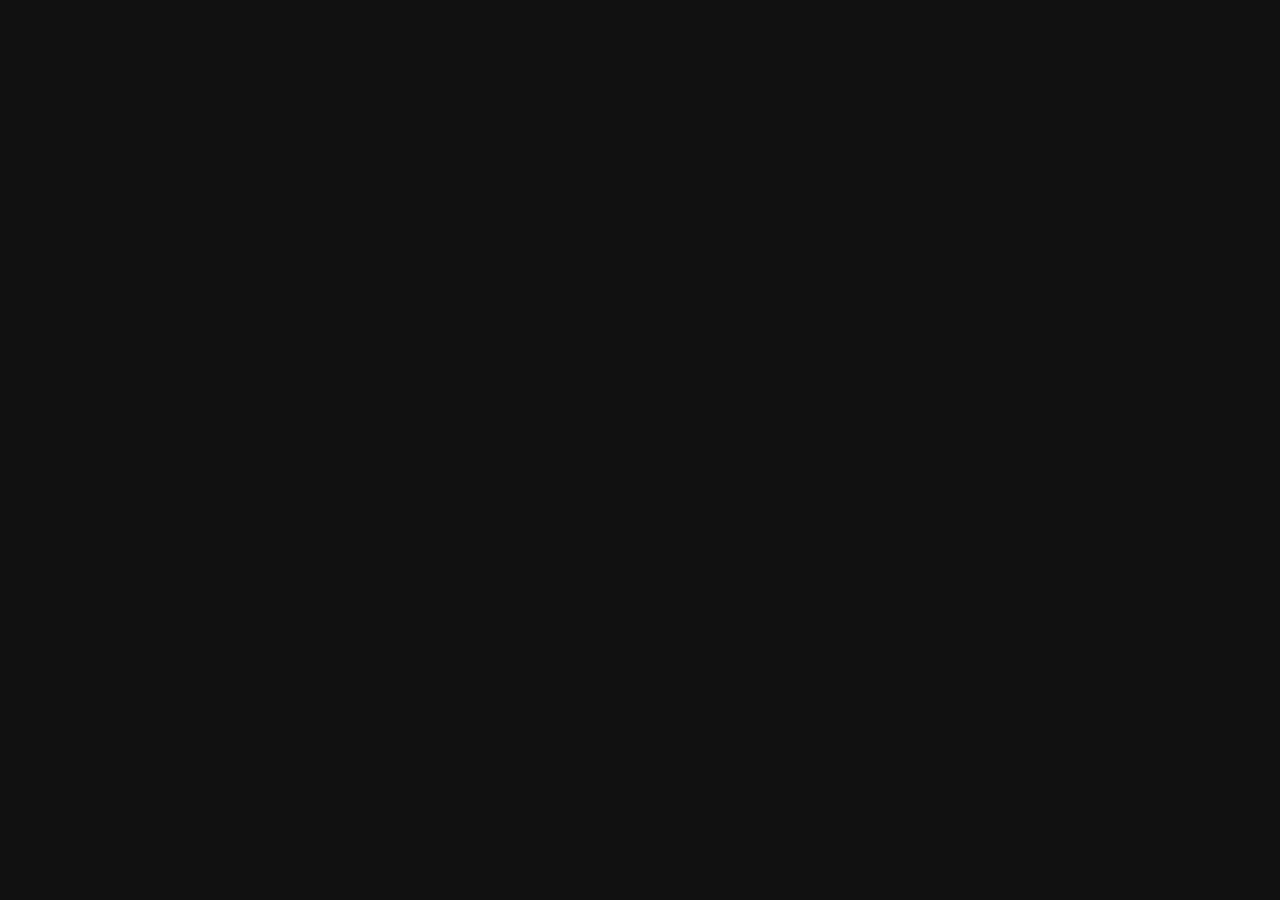
==== index.html @ aa32fd3e "Start Home Screen Added top bar and home page layout." ====
<!DOCTYPE html>
<html lang="en">
    <head>
        <meta charset="UTF-8">
        <meta name="viewport" content="width=device-width, initial-scale=1.0">
        <title>Night Gym Academy</title>
        <link rel="stylesheet" href="css/home.css">
    </head>
    <body>
        <header class="navbar"></header>
        <section class="top-bar">
            <div class="logo"></div>
            <div class="language"></div>
        </section>
        <main class="home"></main>
        <footer class="bottom-nav"></footer>
        <script src="js/home.js"></script>
    </body>
</html>
---- css/home.css ----
*{
    margin:0;
    padding:0;
    box-sizing:border-box;
}

body{
    background:#111;
    color:white;
    font-family:Arial,sans-serif;
}

.home{
    padding:20px;
}
top-bar{
    display:flex;
    justify-content:space-between;
    align-items:center;
    padding:25px 20px;
}
.logo{
    width:45px;
    height:45px;
}
.language{
    width:45px;
    height:45px;
}
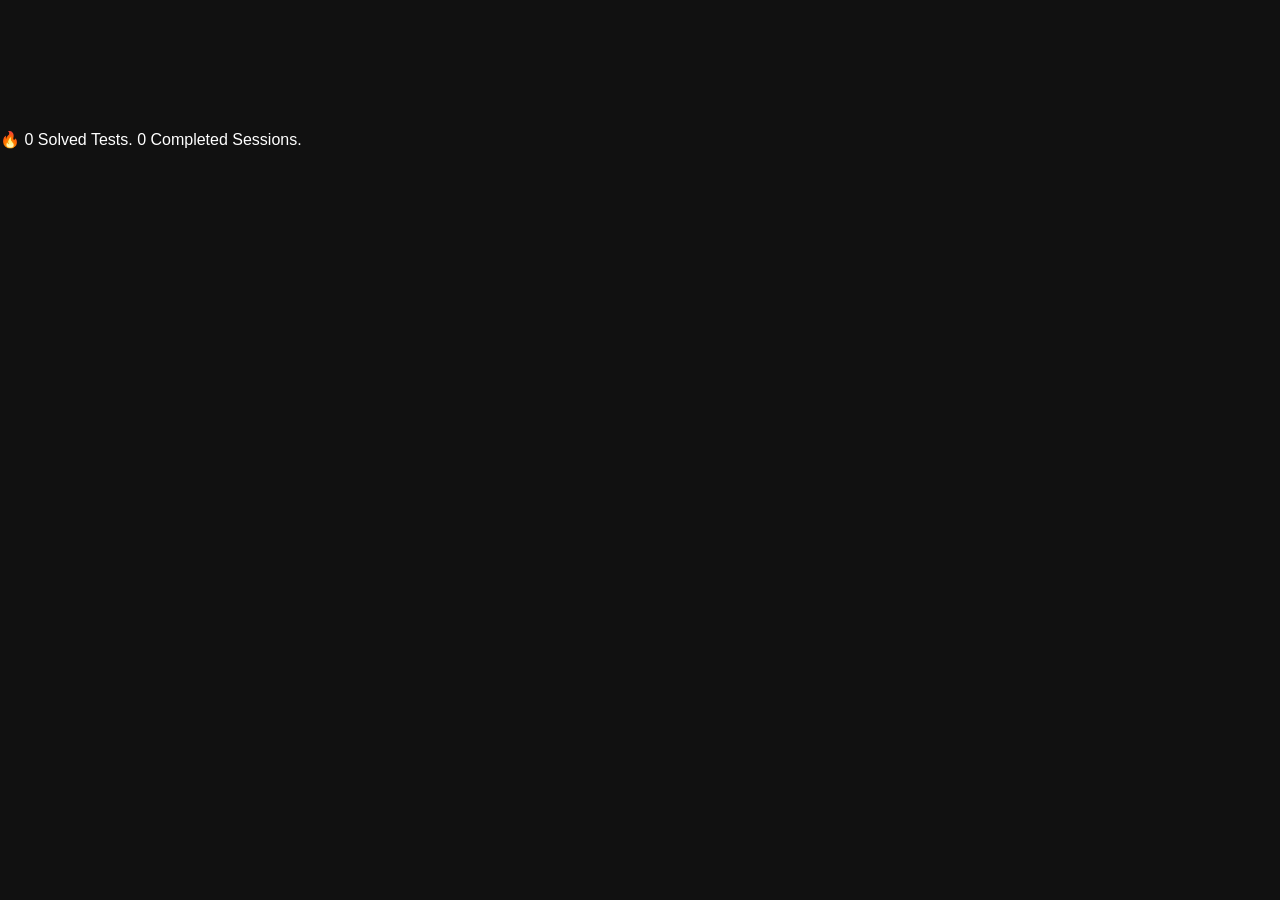
==== commit 9f2a4d09: "1.0.0" ====
--- a/index.html
+++ b/index.html
@@ -8,12 +8,31 @@
     </head>
     <body>
         <header class="navbar"></header>
-        <section class="top-bar">
-            <div class="logo"></div>
-            <div class="language"></div>
-        </section>
+            <section class="top-bar">
+                <div class="logo"></div>
+                <div class="language"></div>
+            </section>
         <main class="home"></main>
+            <section class="stats">
+                <span class="fire">🔥</span>
+                <span class="stats-text"></span>
+                    <span id="solved-tests">0</span> Solved Tests.
+                    <span id="completed-sessions">0</span> Completed Sessions.
+                </span>
+            </section>
+            <section class="hero-card">
+
+
+
+
+
+            </section>
+
         <footer class="bottom-nav"></footer>
         <script src="js/home.js"></script>
     </body>
-</html>+</html>
+
+
+
+
--- a/css/home.css
+++ b/css/home.css
@@ -17,7 +17,9 @@
     display:flex;
     justify-content:space-between;
     align-items:center;
-    padding:25px 20px;
+    height:90px;
+    padding:20px;
+    background:#1c1c1c;
 }
 .logo{
     width:45px;
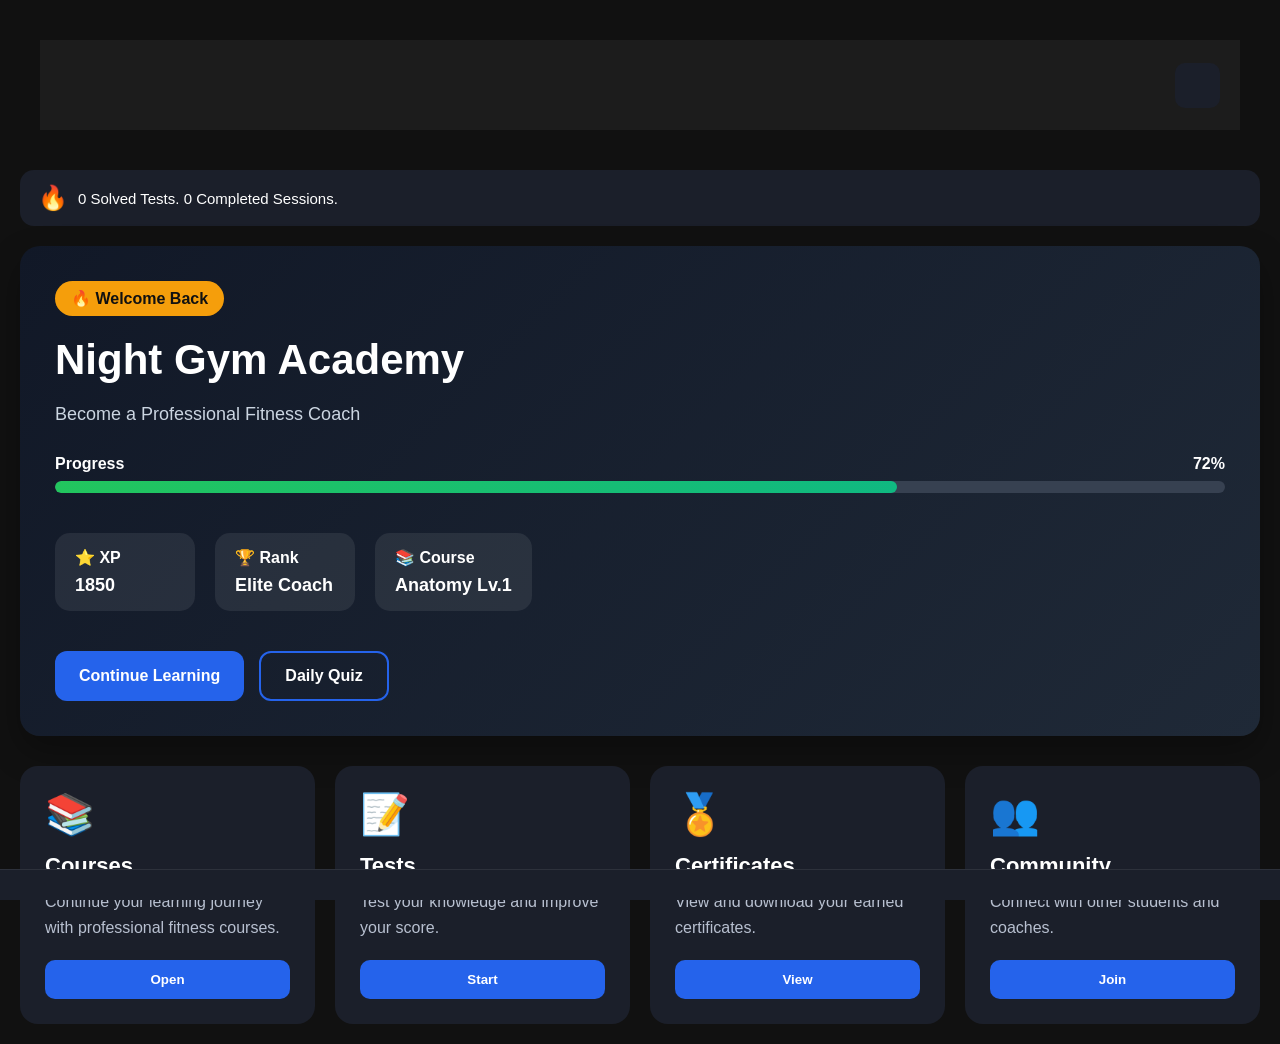
==== commit e93a4ec8: "Feature Card" ====
--- a/index.html
+++ b/index.html
@@ -7,27 +7,85 @@
         <link rel="stylesheet" href="css/home.css">
     </head>
     <body>
-        <header class="navbar"></header>
-            <section class="top-bar">
-                <div class="logo"></div>
-                <div class="language"></div>
-            </section>
-        <main class="home"></main>
+        <main class="home">
+            <header class="navbar">
+                <section class="top-bar">
+                    <div class="logo"></div>
+                    <div class="language"></div>
+                </section>
+            </header>
+        
             <section class="stats">
                 <span class="fire">🔥</span>
-                <span class="stats-text"></span>
+                <span class="stats-text">
                     <span id="solved-tests">0</span> Solved Tests.
                     <span id="completed-sessions">0</span> Completed Sessions.
                 </span>
             </section>
             <section class="hero-card">
+                <div class="hero-content">
+                    <span class="hero-badge">
+                        🔥  Welcome Back
+                    </span>
+                    <h1>Night Gym Academy</h1>
+                    <p>Become a Professional Fitness Coach</p>
+                    <div class="progress-box">
+                        <div class="progress-text">
+                            <span>Progress</span>
+                            <span>72%</span>
+                        </div>
+                        <div class="progress-bar">
+                            <div class="progress-fill" style="width: 72%;"></div>
+                        </div>
+                    </div>
+                    <div class="hero-stats">
+                        <div class="stat">
+                            <h3>⭐ XP</h3>
+                            <span>1850</span>
+                        </div>
+                        <div class="stat">
+                            <h3>🏆 Rank</h3>
+                            <span>Elite Coach</span>
+                        </div>
+                        <div class="stat">
+                            <h3>📚 Course</h3>
+                            <span>Anatomy Lv.1</span>
+                        </div>
+                    </div>
+                        <div class="hero-buttons">
+                            <button class="primary-btn">Continue Learning</button>
+                            <button class="secondary-btn">Daily Quiz</button>
+                        </div>
+                </div>
+            </section>
+            <section class="grid">
+                <div class="feature-card">
+                    <div class="feature-icon">📚</div>
+                    <h3>Courses</h3>
+                    <p>Continue your learning journey with professional fitness courses.</p>
+                    <button>Open</button>
+                </div>
+                <div class="feature-card">
+                    <div class="feature-icon">📝</div>
+                    <h3>Tests</h3>
+                    <p>Test your knowledge and improve your score.</p>
+                    <button>Start</button>
+                </div>
+                <div class="feature-card">
+                    <div class="feature-icon">🏅</div>
+                    <h3>Certificates</h3>
+                    <p>View and download your earned certificates.</p>
+                    <button>View</button>
+                </div>
+                <div class="feature-card">
+                    <div class="feature-icon">👥</div>
+                    <h3>Community</h3>
+                    <p>Connect with other students and coaches.</p>
+                    <button>Join</button>
 
-
-
-
-
+                </div>
             </section>
-
+        </main>
         <footer class="bottom-nav"></footer>
         <script src="js/home.js"></script>
     </body>
--- a/css/home.css
+++ b/css/home.css
@@ -13,7 +13,7 @@
 .home{
     padding:20px;
 }
-top-bar{
+.top-bar{
     display:flex;
     justify-content:space-between;
     align-items:center;
@@ -24,8 +24,228 @@
 .logo{
     width:45px;
     height:45px;
+    font-size: 24px;
+    font-weight: bold;
 }
 .language{
     width:45px;
     height:45px;
+    padding:8px 14px;
+    background:#1b1f2a;
+    border-radius:10px;
+    cursor:pointer;
+}
+.hero-card{
+    background:linear-gradient(135deg, #111827, #1f2937);
+    border-radius:20px;
+    padding:35px;
+    color:#fff;
+    margin-bottom:30px;
+    box-shadow:0 15px 35px rgba(0,0,0,0.3);
+}  
+.hero-content{
+    display:flex;
+    flex-direction:column;
+    gap:20px;
+}
+.hero-badge{
+    width:fit-content;
+    background:#f59e0b;
+    color:#111;
+    padding:8px 16px;
+    border-radius:50px;
+    font-weight:600;
+}
+.hero-card h1{
+    font-size:42px;
+    font-weight:700;
+}
+.hero-card p{
+    font-size:18px;
+    color:#cbd5e1;
+}
+.progress-box{
+    margin:10px 0;
+}
+
+.progress-text{
+    display:flex;
+    justify-content:space-between;
+    margin-bottom:8px;
+    font-weight:600;
+}
+
+.progress-bar{
+    width:100%;
+    height:12px;
+    background:#374151;
+    border-radius:50px;
+    overflow:hidden;
+}
+
+.progress-fill{
+    height:100%;
+    background:linear-gradient(90deg,#22c55e,#10b981);
+    border-radius:50px;
+}
+.hero-stats{
+    display:flex;
+    gap:20px;
+    flex-wrap:wrap;
+    margin-top:10px;
+}
+
+.stat{
+    background:rgba(255,255,255,.08);
+    padding:15px 20px;
+    border-radius:15px;
+    min-width:140px;
+}
+
+.stat h3{
+    font-size:16px;
+    margin-bottom:8px;
+}
+
+.stat span{
+    font-size:18px;
+    font-weight:700;
+}
+.hero-buttons{
+    display:flex;
+    gap:15px;
+    margin-top:20px;
+    flex-wrap:wrap;
+}
+
+.primary-btn,
+.secondary-btn{
+    padding:14px 24px;
+    border:none;
+    border-radius:12px;
+    font-size:16px;
+    font-weight:600;
+    cursor:pointer;
+    transition:.3s;
+}
+.primary-btn{
+    background:#2563eb;
+    color:#fff;
+}
+
+.primary-btn:hover{
+    background:#1d4ed8;
+    transform:translateY(-3px);
+}
+.secondary-btn{
+    background:transparent;
+    border:2px solid #2563eb;
+    color:#fff;
+}
+
+.secondary-btn:hover{
+    background:#2563eb;
+    transform:translateY(-3px);
+}
+.navbar{
+    padding:20px;
+}
+.grid{
+    display:grid;
+    grid-template-columns:repeat(auto-fit,minmax(250px,1fr));
+    gap:20px;
+    margin-top:30px;
+}
+
+.feature-card{
+    background:#1b1f2a;
+    border-radius:18px;
+    padding:25px;
+    transition:.3s;
+}
+
+.feature-card:hover{
+    transform:translateY(-6px);
+    box-shadow:0 12px 25px rgba(0,0,0,.3);
+}
+
+.feature-icon{
+    font-size:40px;
+    margin-bottom:15px;
+}
+
+.feature-card h3{
+    margin-bottom:10px;
+    font-size:22px;
+}
+
+.feature-card p{
+    color:#b8c0d0;
+    line-height:1.6;
+    margin-bottom:20px;
+}
+
+.feature-card button{
+    width:100%;
+    padding:12px;
+    border:none;
+    border-radius:10px;
+    background:#2563eb;
+    color:#fff;
+    font-weight:600;
+    cursor:pointer;
+    transition:.3s;
+}
+
+.feature-card button:hover{
+    background:#1d4ed8;
+}
+.stats{
+    margin:20px 0;
+    padding:14px 18px;
+    background:#1b1f2a;
+    border-radius:14px;
+
+    display:flex;
+    align-items:center;
+    gap:10px;
+}
+
+.fire{
+    font-size:24px;
+}
+
+.stats-text{
+    font-size:15px;
+}
+.bottom-nav{
+    position:fixed;
+    bottom:0;
+    left:0;
+    width:100%;
+    background:#1b1f2a;
+    display:flex;
+    justify-content:space-around;
+    align-items:center;
+    padding:15px 0;
+    border-top:1px solid rgba(255,255,255,.08);
+}
+
+.nav-item{
+    display:flex;
+    flex-direction:column;
+    align-items:center;
+    gap:5px;
+    color:#b8c0d0;
+    cursor:pointer;
+    transition:.3s;
+}
+
+.nav-item:hover,
+.nav-item.active{
+    color:#2563eb;
+}
+
+.nav-item span{
+    font-size:13px;
 }
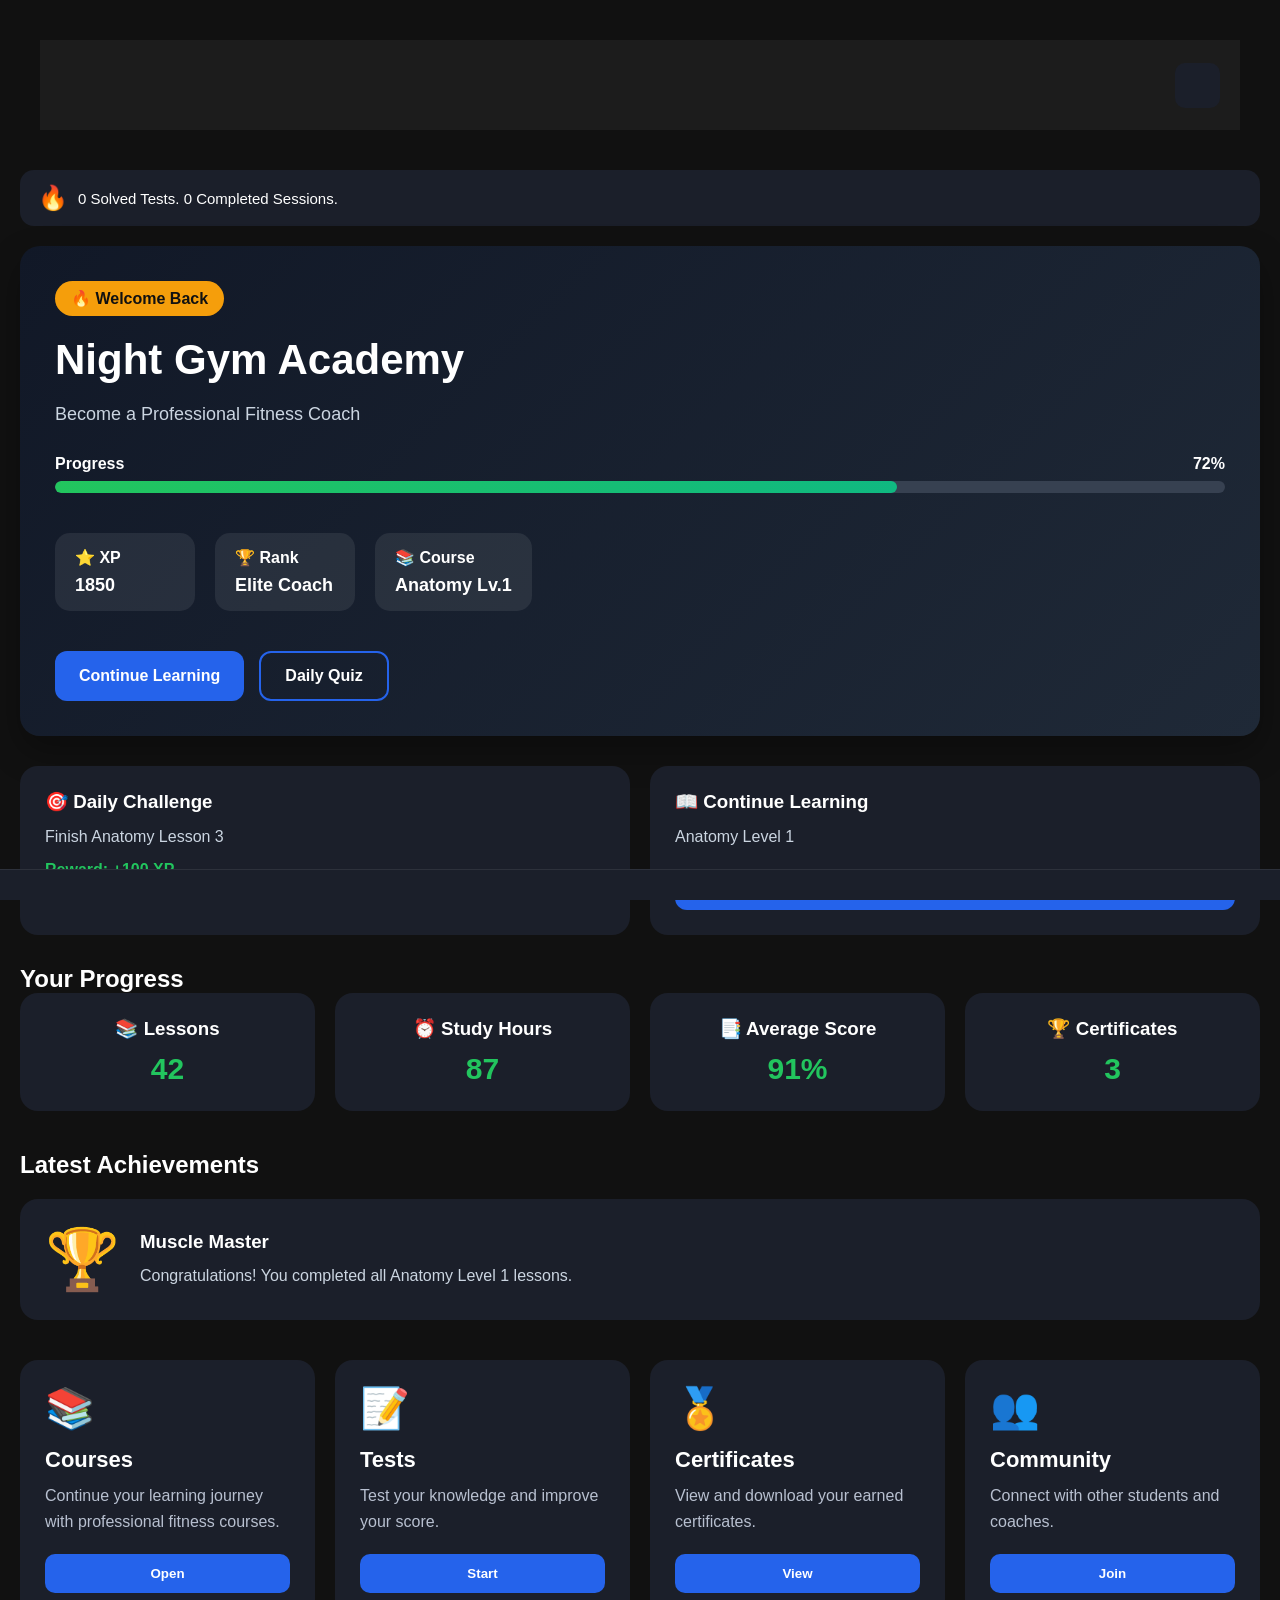
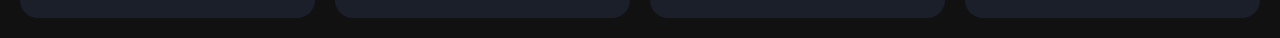
==== commit 0145b4eb: "main v1.1" ====
--- a/index.html
+++ b/index.html
@@ -58,26 +58,71 @@
                         </div>
                 </div>
             </section>
+            <section class="dashboard-grid">
+                <div class="dashboard-card challenge-card">
+                    <h3>🎯 Daily Challenge</h3>
+                    <p>Finish Anatomy Lesson 3</p>
+                    <span>Reward: +100 XP</span>
+                </div>
+                <div class="dashboard-card learning-card">
+                    <h3>📖 Continue Learning</h3>
+                    <p>Anatomy Level 1</p>
+                    <button>Resume</button>
+                </div>
+            </section>
+            <section class="Progress-overview">
+                <h2>Your Progress</h2>
+                <div class="progress-cards">
+                    <div class="progress-card">
+                        <h3>📚 Lessons</h3>
+                        <span>42</span>
+                    </div>
+                    <div class="progress-card">
+                        <h3>⏰ Study Hours</h3>
+                        <span>87</span>
+                    </div>
+                    <div class="progress-card">
+                        <h3>📑 Average Score</h3>
+                        <span>91%</span>
+                    </div>
+                    <div class="progress-card">
+                        <h3>🏆 Certificates</h3>
+                        <span>3</span>
+                    </div>
+                </div>
+            </section>
+            <section class="achievement-section">
+                <h2>Latest Achievements</h2>
+                <div class="achievement-cards">
+                    <div class="achievement-card">
+                        <div class="achievement-icon">🏆</div>
+                        <div class="achievement-info">
+                            <h3>Muscle Master</h3>
+                            <p>Congratulations! You completed all Anatomy Level 1 lessons.</p>
+                    </div>
+                    
+                </div>
+            </section>
             <section class="grid">
-                <div class="feature-card">
+                <div class="feature-card" onclick="goToPage('courses')">
                     <div class="feature-icon">📚</div>
                     <h3>Courses</h3>
                     <p>Continue your learning journey with professional fitness courses.</p>
                     <button>Open</button>
                 </div>
-                <div class="feature-card">
+                <div class="feature-card" onclick="goToPage('quiz')">
                     <div class="feature-icon">📝</div>
                     <h3>Tests</h3>
                     <p>Test your knowledge and improve your score.</p>
                     <button>Start</button>
                 </div>
-                <div class="feature-card">
+                <div class="feature-card" onclick="goToPage('certificates')">
                     <div class="feature-icon">🏅</div>
                     <h3>Certificates</h3>
                     <p>View and download your earned certificates.</p>
                     <button>View</button>
                 </div>
-                <div class="feature-card">
+                <div class="feature-card" onclick="goToPage('community')">
                     <div class="feature-icon">👥</div>
                     <h3>Community</h3>
                     <p>Connect with other students and coaches.</p>
--- a/css/home.css
+++ b/css/home.css
@@ -248,4 +248,118 @@
 
 .nav-item span{
     font-size:13px;
+}
+.dashboard-grid{
+    display:grid;
+    grid-template-columns:repeat(auto-fit,minmax(300px,1fr));
+    gap:20px;
+    margin:30px 0;
+}
+
+.dashboard-card{
+    background:#1b1f2a;
+    border-radius:18px;
+    padding:25px;
+    transition:.3s;
+}
+
+.dashboard-card:hover{
+    transform:translateY(-5px);
+}
+
+.dashboard-card h3{
+    margin-bottom:15px;
+}
+
+.dashboard-card p{
+    color:#cbd5e1;
+    margin-bottom:15px;
+}
+
+.dashboard-card span{
+    color:#22c55e;
+    font-weight:bold;
+}
+
+.learning-card button{
+    margin-top:10px;
+    width:100%;
+    padding:12px;
+    border:none;
+    border-radius:12px;
+    background:#2563eb;
+    color:white;
+    cursor:pointer;
+}
+.progress-overview{
+    margin:40px 0;
+}
+
+.progress-overview h2{
+    margin-bottom:20px;
+    font-size:28px;
+}
+
+.progress-cards{
+    display:grid;
+    grid-template-columns:repeat(auto-fit,minmax(180px,1fr));
+    gap:20px;
+}
+
+.progress-card{
+    background:#1b1f2a;
+    padding:25px;
+    border-radius:18px;
+    text-align:center;
+    transition:.3s;
+}
+
+.progress-card:hover{
+    transform:translateY(-5px);
+}
+
+.progress-card h3{
+    margin-bottom:12px;
+}
+
+.progress-card span{
+    font-size:30px;
+    font-weight:bold;
+    color:#22c55e;
+}
+.achievement-section{
+    margin:40px 0;
+}
+
+.achievement-section h2{
+    margin-bottom:20px;
+}
+
+.achievement-card{
+    display:flex;
+    align-items:center;
+    gap:20px;
+
+    background:#1b1f2a;
+    padding:25px;
+    border-radius:18px;
+
+    transition:.3s;
+}
+
+.achievement-card:hover{
+    transform:translateY(-5px);
+}
+
+.achievement-icon{
+    font-size:60px;
+}
+
+.achievement-info h3{
+    margin-bottom:10px;
+}
+
+.achievement-info p{
+    color:#cbd5e1;
+    line-height:1.6;
 }
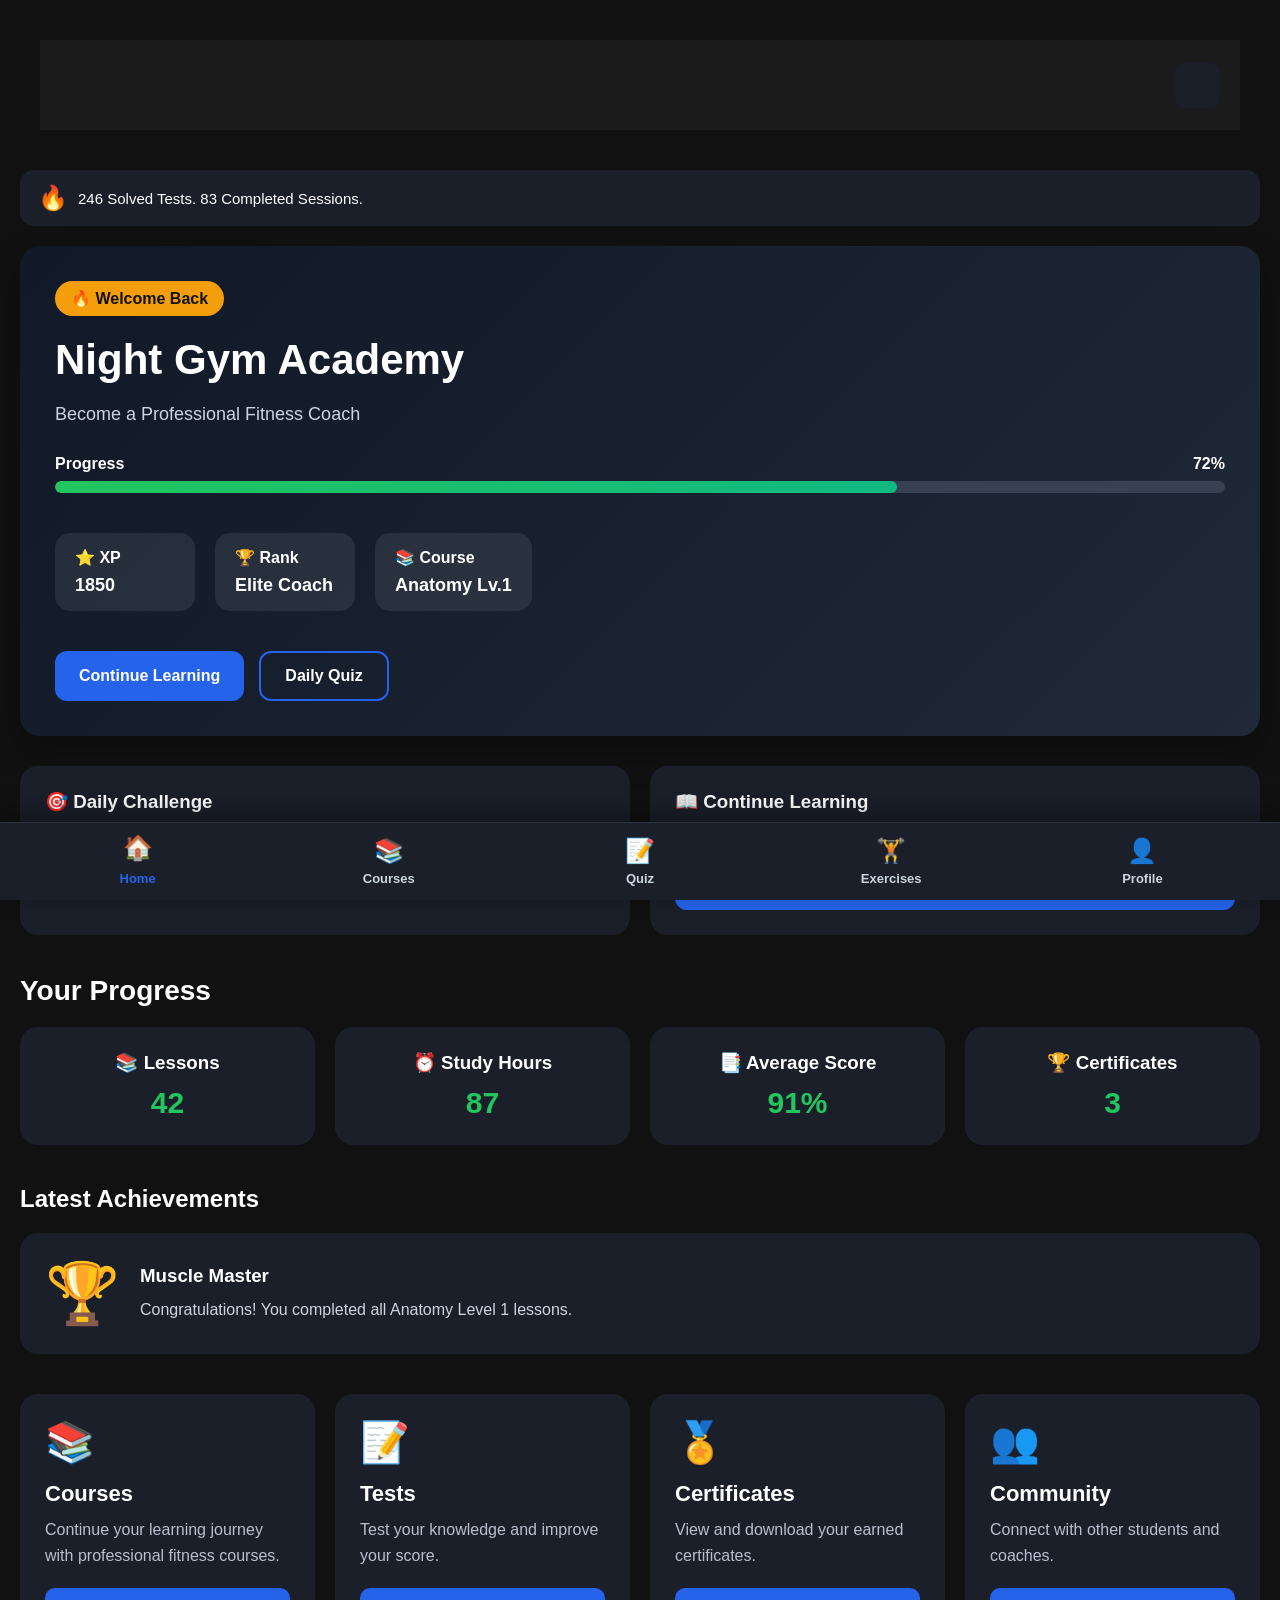
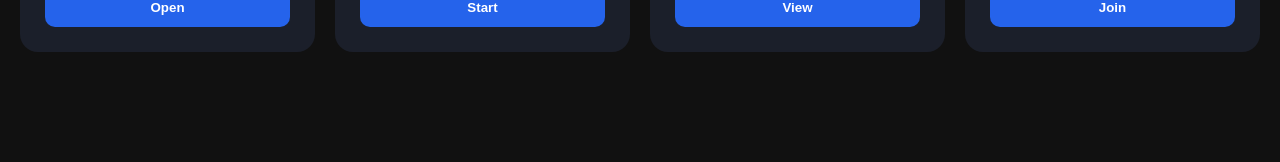
==== commit deb79fc6: "Home Page v1" ====
--- a/index.html
+++ b/index.html
@@ -22,9 +22,9 @@
                     <span id="completed-sessions">0</span> Completed Sessions.
                 </span>
             </section>
-            <section class="hero-card">
+            <section class="hero-card reveal">
                 <div class="hero-content">
-                    <span class="hero-badge">
+                    <span class="hero-badge float">
                         🔥  Welcome Back
                     </span>
                     <h1>Night Gym Academy</h1>
@@ -35,7 +35,7 @@
                             <span>72%</span>
                         </div>
                         <div class="progress-bar">
-                            <div class="progress-fill" style="width: 72%;"></div>
+                            <div class="progress-fill" id="progress-fill"></div>
                         </div>
                     </div>
                     <div class="hero-stats">
@@ -53,26 +53,30 @@
                         </div>
                     </div>
                         <div class="hero-buttons">
-                            <button class="primary-btn">Continue Learning</button>
-                            <button class="secondary-btn">Daily Quiz</button>
+                            <button class="primary-btn motion press" onclick="continueLearning()">
+                                Continue Learning
+                            </button>
+                            <button class="secondary-btn motion press" onclick="openDailyQuiz()">
+                                Daily Quiz
+                            </button>
                         </div>
                 </div>
             </section>
-            <section class="dashboard-grid">
-                <div class="dashboard-card challenge-card">
+            <section class="dashboard-grid stagger">
+                <div class="dashboard-card motion hover-lift challenge-card">
                     <h3>🎯 Daily Challenge</h3>
                     <p>Finish Anatomy Lesson 3</p>
                     <span>Reward: +100 XP</span>
                 </div>
-                <div class="dashboard-card learning-card">
+                <div class="dashboard-card motion hover-lift learning-card">
                     <h3>📖 Continue Learning</h3>
                     <p>Anatomy Level 1</p>
                     <button>Resume</button>
                 </div>
             </section>
-            <section class="Progress-overview">
+            <section class="progress-overview reveal">
                 <h2>Your Progress</h2>
-                <div class="progress-cards">
+                <div class="progress-cards stagger">
                     <div class="progress-card">
                         <h3>📚 Lessons</h3>
                         <span>42</span>
@@ -91,38 +95,39 @@
                     </div>
                 </div>
             </section>
-            <section class="achievement-section">
+            <section class="achievement-section reveal">
                 <h2>Latest Achievements</h2>
                 <div class="achievement-cards">
-                    <div class="achievement-card">
+                    <div class="achievement-card motion hover-lift">
                         <div class="achievement-icon">🏆</div>
                         <div class="achievement-info">
                             <h3>Muscle Master</h3>
                             <p>Congratulations! You completed all Anatomy Level 1 lessons.</p>
+                        </div>
                     </div>
                     
                 </div>
             </section>
-            <section class="grid">
-                <div class="feature-card" onclick="goToPage('courses')">
+            <section class="grid stagger">
+                <div class="feature-card motion hover-lift" onclick="goToPage('courses')">
                     <div class="feature-icon">📚</div>
                     <h3>Courses</h3>
                     <p>Continue your learning journey with professional fitness courses.</p>
                     <button>Open</button>
                 </div>
-                <div class="feature-card" onclick="goToPage('quiz')">
+                <div class="feature-card motion hover-lift" onclick="goToPage('quiz')">
                     <div class="feature-icon">📝</div>
                     <h3>Tests</h3>
                     <p>Test your knowledge and improve your score.</p>
                     <button>Start</button>
                 </div>
-                <div class="feature-card" onclick="goToPage('certificates')">
+                <div class="feature-card motion hover-lift" onclick="goToPage('certificates')">
                     <div class="feature-icon">🏅</div>
                     <h3>Certificates</h3>
                     <p>View and download your earned certificates.</p>
                     <button>View</button>
                 </div>
-                <div class="feature-card" onclick="goToPage('community')">
+                <div class="feature-card motion hover-lift" onclick="goToPage('community')">
                     <div class="feature-icon">👥</div>
                     <h3>Community</h3>
                     <p>Connect with other students and coaches.</p>
@@ -131,11 +136,34 @@
                 </div>
             </section>
         </main>
-        <footer class="bottom-nav"></footer>
+        <footer class="bottom-nav">
+            <div class="nav-item" data-page="index" onclick="goToPage('index')">
+                <div class="nav-icon">🏠</div>
+                <span>Home</span>
+            </div>
+
+            <div class="nav-item" data-page="courses" onclick="goToPage('courses')">
+                <div class="nav-icon">📚</div>
+                <span>Courses</span>
+            </div>
+
+            <div class="nav-item" data-page="quiz" onclick="goToPage('quiz')">
+                <div class="nav-icon">📝</div>
+                <span>Quiz</span>
+            </div>
+
+            <div class="nav-item" data-page="exercise-library" onclick="goToPage('exercise-library')">
+                <div class="nav-icon">🏋️</div>
+                <span>Exercises</span>
+            </div>
+
+            <div class="nav-item" data-page="profile" onclick="goToPage('profile')">
+                <div class="nav-icon">👤</div>
+                <span>Profile</span>
+            </div>
+
+        </footer>
+        <div id="toast-container"></div>
         <script src="js/home.js"></script>
     </body>
-</html>
-
-
-
-
+</html>
--- a/css/home.css
+++ b/css/home.css
@@ -1,3 +1,12 @@
+@import url("shared/navbar.css");
+@import url("shared/hero.css");
+@import url("shared/progress.css");
+@import url("shared/dashboard.css");
+@import url("shared/feature-cards.css");
+@import url("shared/achievements.css");
+@import url("shared/bottom-nav.css");
+@import url("shared/toast.css");
+@import url("shared/animations.css");
 *{
     margin:0;
     padding:0;
@@ -12,193 +21,6 @@
 
 .home{
     padding:20px;
-}
-.top-bar{
-    display:flex;
-    justify-content:space-between;
-    align-items:center;
-    height:90px;
-    padding:20px;
-    background:#1c1c1c;
-}
-.logo{
-    width:45px;
-    height:45px;
-    font-size: 24px;
-    font-weight: bold;
-}
-.language{
-    width:45px;
-    height:45px;
-    padding:8px 14px;
-    background:#1b1f2a;
-    border-radius:10px;
-    cursor:pointer;
-}
-.hero-card{
-    background:linear-gradient(135deg, #111827, #1f2937);
-    border-radius:20px;
-    padding:35px;
-    color:#fff;
-    margin-bottom:30px;
-    box-shadow:0 15px 35px rgba(0,0,0,0.3);
-}  
-.hero-content{
-    display:flex;
-    flex-direction:column;
-    gap:20px;
-}
-.hero-badge{
-    width:fit-content;
-    background:#f59e0b;
-    color:#111;
-    padding:8px 16px;
-    border-radius:50px;
-    font-weight:600;
-}
-.hero-card h1{
-    font-size:42px;
-    font-weight:700;
-}
-.hero-card p{
-    font-size:18px;
-    color:#cbd5e1;
-}
-.progress-box{
-    margin:10px 0;
-}
-
-.progress-text{
-    display:flex;
-    justify-content:space-between;
-    margin-bottom:8px;
-    font-weight:600;
-}
-
-.progress-bar{
-    width:100%;
-    height:12px;
-    background:#374151;
-    border-radius:50px;
-    overflow:hidden;
-}
-
-.progress-fill{
-    height:100%;
-    background:linear-gradient(90deg,#22c55e,#10b981);
-    border-radius:50px;
-}
-.hero-stats{
-    display:flex;
-    gap:20px;
-    flex-wrap:wrap;
-    margin-top:10px;
-}
-
-.stat{
-    background:rgba(255,255,255,.08);
-    padding:15px 20px;
-    border-radius:15px;
-    min-width:140px;
-}
-
-.stat h3{
-    font-size:16px;
-    margin-bottom:8px;
-}
-
-.stat span{
-    font-size:18px;
-    font-weight:700;
-}
-.hero-buttons{
-    display:flex;
-    gap:15px;
-    margin-top:20px;
-    flex-wrap:wrap;
-}
-
-.primary-btn,
-.secondary-btn{
-    padding:14px 24px;
-    border:none;
-    border-radius:12px;
-    font-size:16px;
-    font-weight:600;
-    cursor:pointer;
-    transition:.3s;
-}
-.primary-btn{
-    background:#2563eb;
-    color:#fff;
-}
-
-.primary-btn:hover{
-    background:#1d4ed8;
-    transform:translateY(-3px);
-}
-.secondary-btn{
-    background:transparent;
-    border:2px solid #2563eb;
-    color:#fff;
-}
-
-.secondary-btn:hover{
-    background:#2563eb;
-    transform:translateY(-3px);
-}
-.navbar{
-    padding:20px;
-}
-.grid{
-    display:grid;
-    grid-template-columns:repeat(auto-fit,minmax(250px,1fr));
-    gap:20px;
-    margin-top:30px;
-}
-
-.feature-card{
-    background:#1b1f2a;
-    border-radius:18px;
-    padding:25px;
-    transition:.3s;
-}
-
-.feature-card:hover{
-    transform:translateY(-6px);
-    box-shadow:0 12px 25px rgba(0,0,0,.3);
-}
-
-.feature-icon{
-    font-size:40px;
-    margin-bottom:15px;
-}
-
-.feature-card h3{
-    margin-bottom:10px;
-    font-size:22px;
-}
-
-.feature-card p{
-    color:#b8c0d0;
-    line-height:1.6;
-    margin-bottom:20px;
-}
-
-.feature-card button{
-    width:100%;
-    padding:12px;
-    border:none;
-    border-radius:10px;
-    background:#2563eb;
-    color:#fff;
-    font-weight:600;
-    cursor:pointer;
-    transition:.3s;
-}
-
-.feature-card button:hover{
-    background:#1d4ed8;
 }
 .stats{
     margin:20px 0;
@@ -218,148 +40,9 @@
 .stats-text{
     font-size:15px;
 }
-.bottom-nav{
-    position:fixed;
-    bottom:0;
-    left:0;
-    width:100%;
-    background:#1b1f2a;
-    display:flex;
-    justify-content:space-around;
-    align-items:center;
-    padding:15px 0;
-    border-top:1px solid rgba(255,255,255,.08);
+
+.home{
+
+    padding-bottom:110px;
+
 }
-
-.nav-item{
-    display:flex;
-    flex-direction:column;
-    align-items:center;
-    gap:5px;
-    color:#b8c0d0;
-    cursor:pointer;
-    transition:.3s;
-}
-
-.nav-item:hover,
-.nav-item.active{
-    color:#2563eb;
-}
-
-.nav-item span{
-    font-size:13px;
-}
-.dashboard-grid{
-    display:grid;
-    grid-template-columns:repeat(auto-fit,minmax(300px,1fr));
-    gap:20px;
-    margin:30px 0;
-}
-
-.dashboard-card{
-    background:#1b1f2a;
-    border-radius:18px;
-    padding:25px;
-    transition:.3s;
-}
-
-.dashboard-card:hover{
-    transform:translateY(-5px);
-}
-
-.dashboard-card h3{
-    margin-bottom:15px;
-}
-
-.dashboard-card p{
-    color:#cbd5e1;
-    margin-bottom:15px;
-}
-
-.dashboard-card span{
-    color:#22c55e;
-    font-weight:bold;
-}
-
-.learning-card button{
-    margin-top:10px;
-    width:100%;
-    padding:12px;
-    border:none;
-    border-radius:12px;
-    background:#2563eb;
-    color:white;
-    cursor:pointer;
-}
-.progress-overview{
-    margin:40px 0;
-}
-
-.progress-overview h2{
-    margin-bottom:20px;
-    font-size:28px;
-}
-
-.progress-cards{
-    display:grid;
-    grid-template-columns:repeat(auto-fit,minmax(180px,1fr));
-    gap:20px;
-}
-
-.progress-card{
-    background:#1b1f2a;
-    padding:25px;
-    border-radius:18px;
-    text-align:center;
-    transition:.3s;
-}
-
-.progress-card:hover{
-    transform:translateY(-5px);
-}
-
-.progress-card h3{
-    margin-bottom:12px;
-}
-
-.progress-card span{
-    font-size:30px;
-    font-weight:bold;
-    color:#22c55e;
-}
-.achievement-section{
-    margin:40px 0;
-}
-
-.achievement-section h2{
-    margin-bottom:20px;
-}
-
-.achievement-card{
-    display:flex;
-    align-items:center;
-    gap:20px;
-
-    background:#1b1f2a;
-    padding:25px;
-    border-radius:18px;
-
-    transition:.3s;
-}
-
-.achievement-card:hover{
-    transform:translateY(-5px);
-}
-
-.achievement-icon{
-    font-size:60px;
-}
-
-.achievement-info h3{
-    margin-bottom:10px;
-}
-
-.achievement-info p{
-    color:#cbd5e1;
-    line-height:1.6;
-}
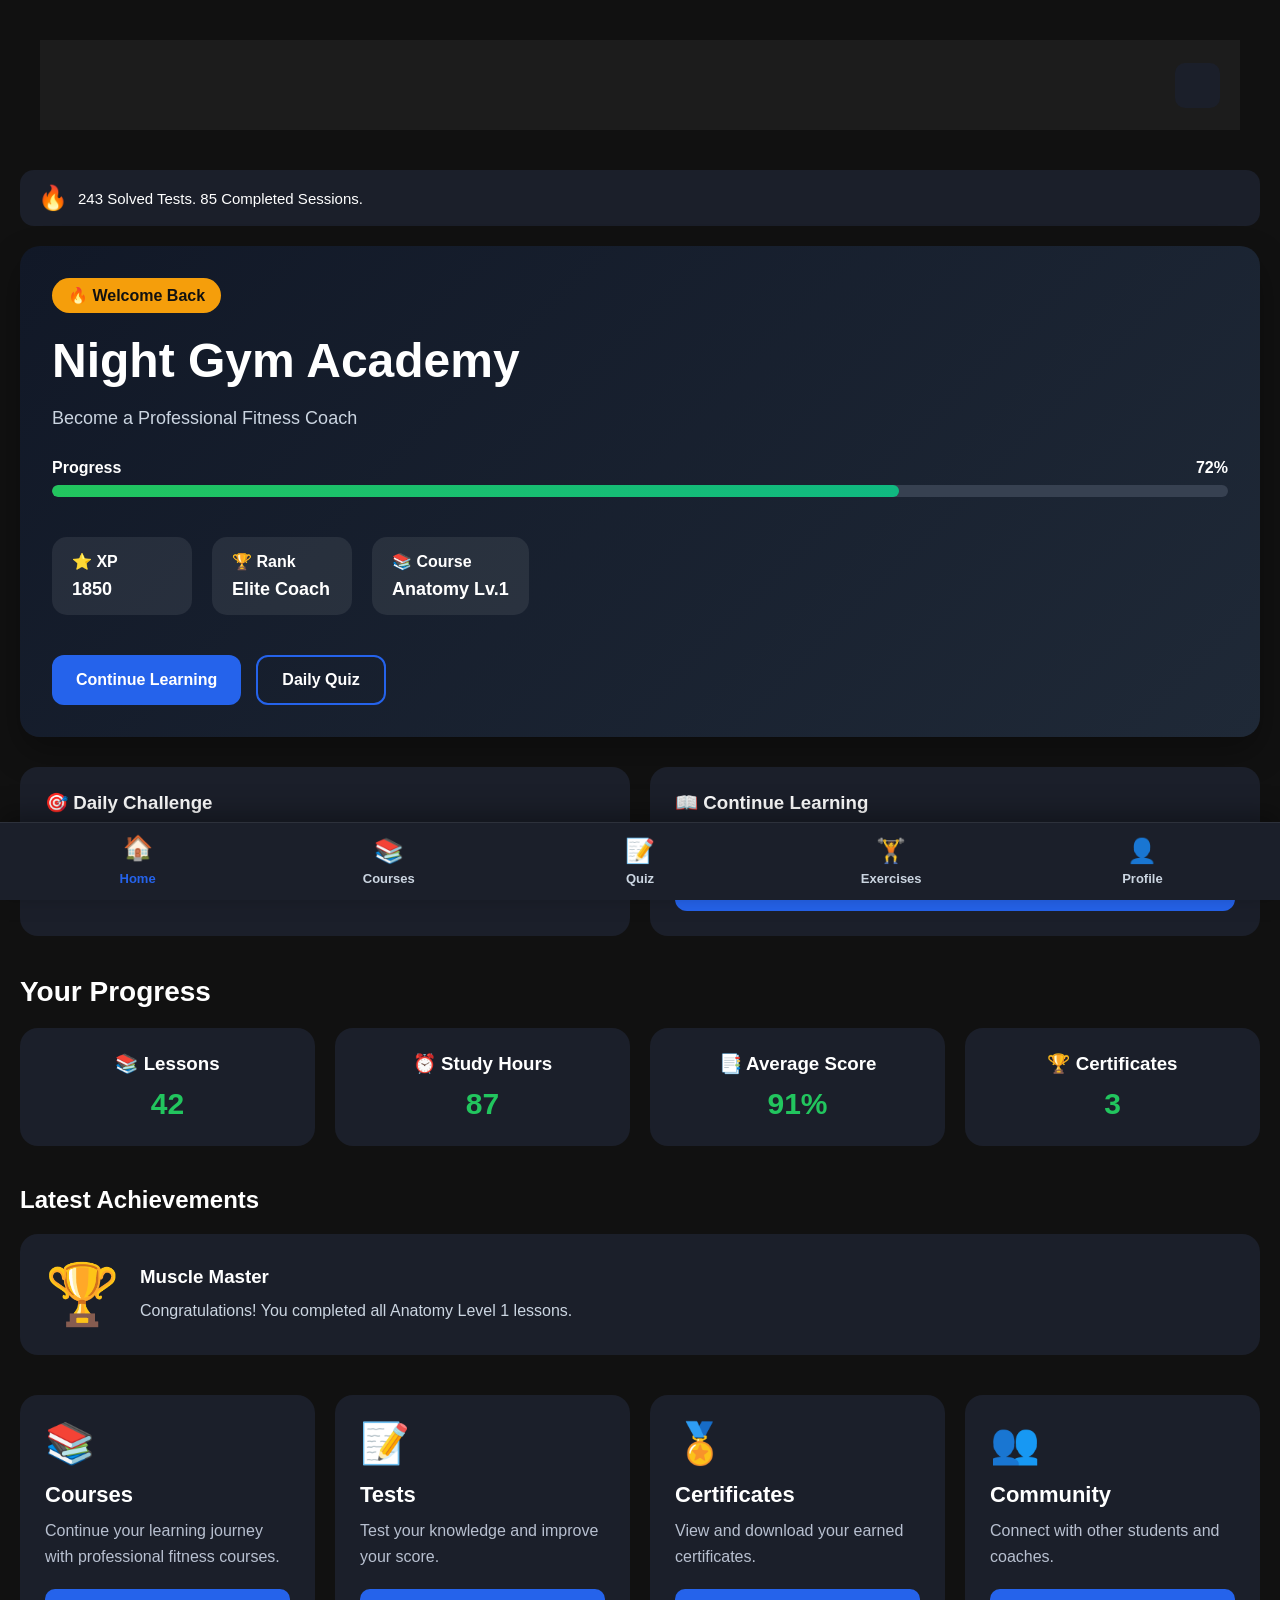
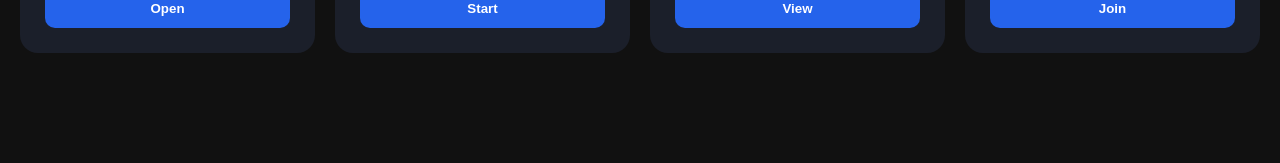
==== commit fbf6ea1a: "feat(home): complete phase 2" ====
--- a/index.html
+++ b/index.html
@@ -53,10 +53,16 @@
                         </div>
                     </div>
                         <div class="hero-buttons">
-                            <button class="primary-btn motion press" onclick="continueLearning()">
+                            <button 
+                                class="primary-btn motion press"
+                                onclick="continueLearning()"
+                                aria-label="Continue learning">
                                 Continue Learning
                             </button>
-                            <button class="secondary-btn motion press" onclick="openDailyQuiz()">
+                            <button 
+                                class="secondary-btn motion press" 
+                                onclick="openDailyQuiz()" 
+                                aria-label="Open daily quiz">
                                 Daily Quiz
                             </button>
                         </div>
@@ -71,7 +77,9 @@
                 <div class="dashboard-card motion hover-lift learning-card">
                     <h3>📖 Continue Learning</h3>
                     <p>Anatomy Level 1</p>
-                    <button>Resume</button>
+                    <button aria-label="Resume course">
+                        Resume 
+                    </button>
                 </div>
             </section>
             <section class="progress-overview reveal">
@@ -109,55 +117,62 @@
                 </div>
             </section>
             <section class="grid stagger">
-                <div class="feature-card motion hover-lift" onclick="goToPage('courses')">
+                <div class="feature-card motion hover-lift" aria-label="Courses" tabindex="0" onclick="goToPage('courses')">
                     <div class="feature-icon">📚</div>
                     <h3>Courses</h3>
                     <p>Continue your learning journey with professional fitness courses.</p>
-                    <button>Open</button>
+                    <button aria-label="Open courses">
+                        Open
+                    </button>
                 </div>
-                <div class="feature-card motion hover-lift" onclick="goToPage('quiz')">
+                <div class="feature-card motion hover-lift" aria-label="Quiz" tabindex="0" onclick="goToPage('quiz')">
                     <div class="feature-icon">📝</div>
                     <h3>Tests</h3>
                     <p>Test your knowledge and improve your score.</p>
-                    <button>Start</button>
+                    <button aria-label="Start quiz">
+                        Start
+                    </button>
                 </div>
-                <div class="feature-card motion hover-lift" onclick="goToPage('certificates')">
+                <div class="feature-card motion hover-lift" aria-label="Certificates" tabindex="0" onclick="goToPage('certificates')">
                     <div class="feature-icon">🏅</div>
                     <h3>Certificates</h3>
                     <p>View and download your earned certificates.</p>
-                    <button>View</button>
+                    <button aria-label="View certificates">
+                        View
+                    </button>
                 </div>
-                <div class="feature-card motion hover-lift" onclick="goToPage('community')">
+                <div class="feature-card motion hover-lift" aria-label="Community" tabindex="0" onclick="goToPage('community')">
                     <div class="feature-icon">👥</div>
                     <h3>Community</h3>
                     <p>Connect with other students and coaches.</p>
-                    <button>Join</button>
-
+                    <button aria-label="Join community">
+                        Join
+                    </button>
                 </div>
             </section>
         </main>
         <footer class="bottom-nav">
-            <div class="nav-item" data-page="index" onclick="goToPage('index')">
+            <div class="nav-item" data-page="index" aria-label="Home" tabindex="0" onclick="goToPage('index')">
                 <div class="nav-icon">🏠</div>
                 <span>Home</span>
             </div>
 
-            <div class="nav-item" data-page="courses" onclick="goToPage('courses')">
+            <div class="nav-item" data-page="courses" aria-label="Courses" tabindex="0" onclick="goToPage('courses')">
                 <div class="nav-icon">📚</div>
                 <span>Courses</span>
             </div>
 
-            <div class="nav-item" data-page="quiz" onclick="goToPage('quiz')">
+            <div class="nav-item" data-page="quiz" aria-label="Quiz" tabindex="0" onclick="goToPage('quiz')">
                 <div class="nav-icon">📝</div>
                 <span>Quiz</span>
             </div>
 
-            <div class="nav-item" data-page="exercise-library" onclick="goToPage('exercise-library')">
+            <div class="nav-item" data-page="exercise-library" aria-label="Exercises" tabindex="0" onclick="goToPage('exercise-library')">
                 <div class="nav-icon">🏋️</div>
                 <span>Exercises</span>
             </div>
 
-            <div class="nav-item" data-page="profile" onclick="goToPage('profile')">
+            <div class="nav-item" data-page="profile" aria-label="Profile" tabindex="0" onclick="goToPage('profile')">
                 <div class="nav-icon">👤</div>
                 <span>Profile</span>
             </div>
--- a/css/home.css
+++ b/css/home.css
@@ -7,6 +7,10 @@
 @import url("shared/bottom-nav.css");
 @import url("shared/toast.css");
 @import url("shared/animations.css");
+@import url("responsive/desktop.css");
+@import url("responsive/laptop.css");
+@import url("responsive/tablet.css");
+@import url("responsive/mobile.css");
 *{
     margin:0;
     padding:0;
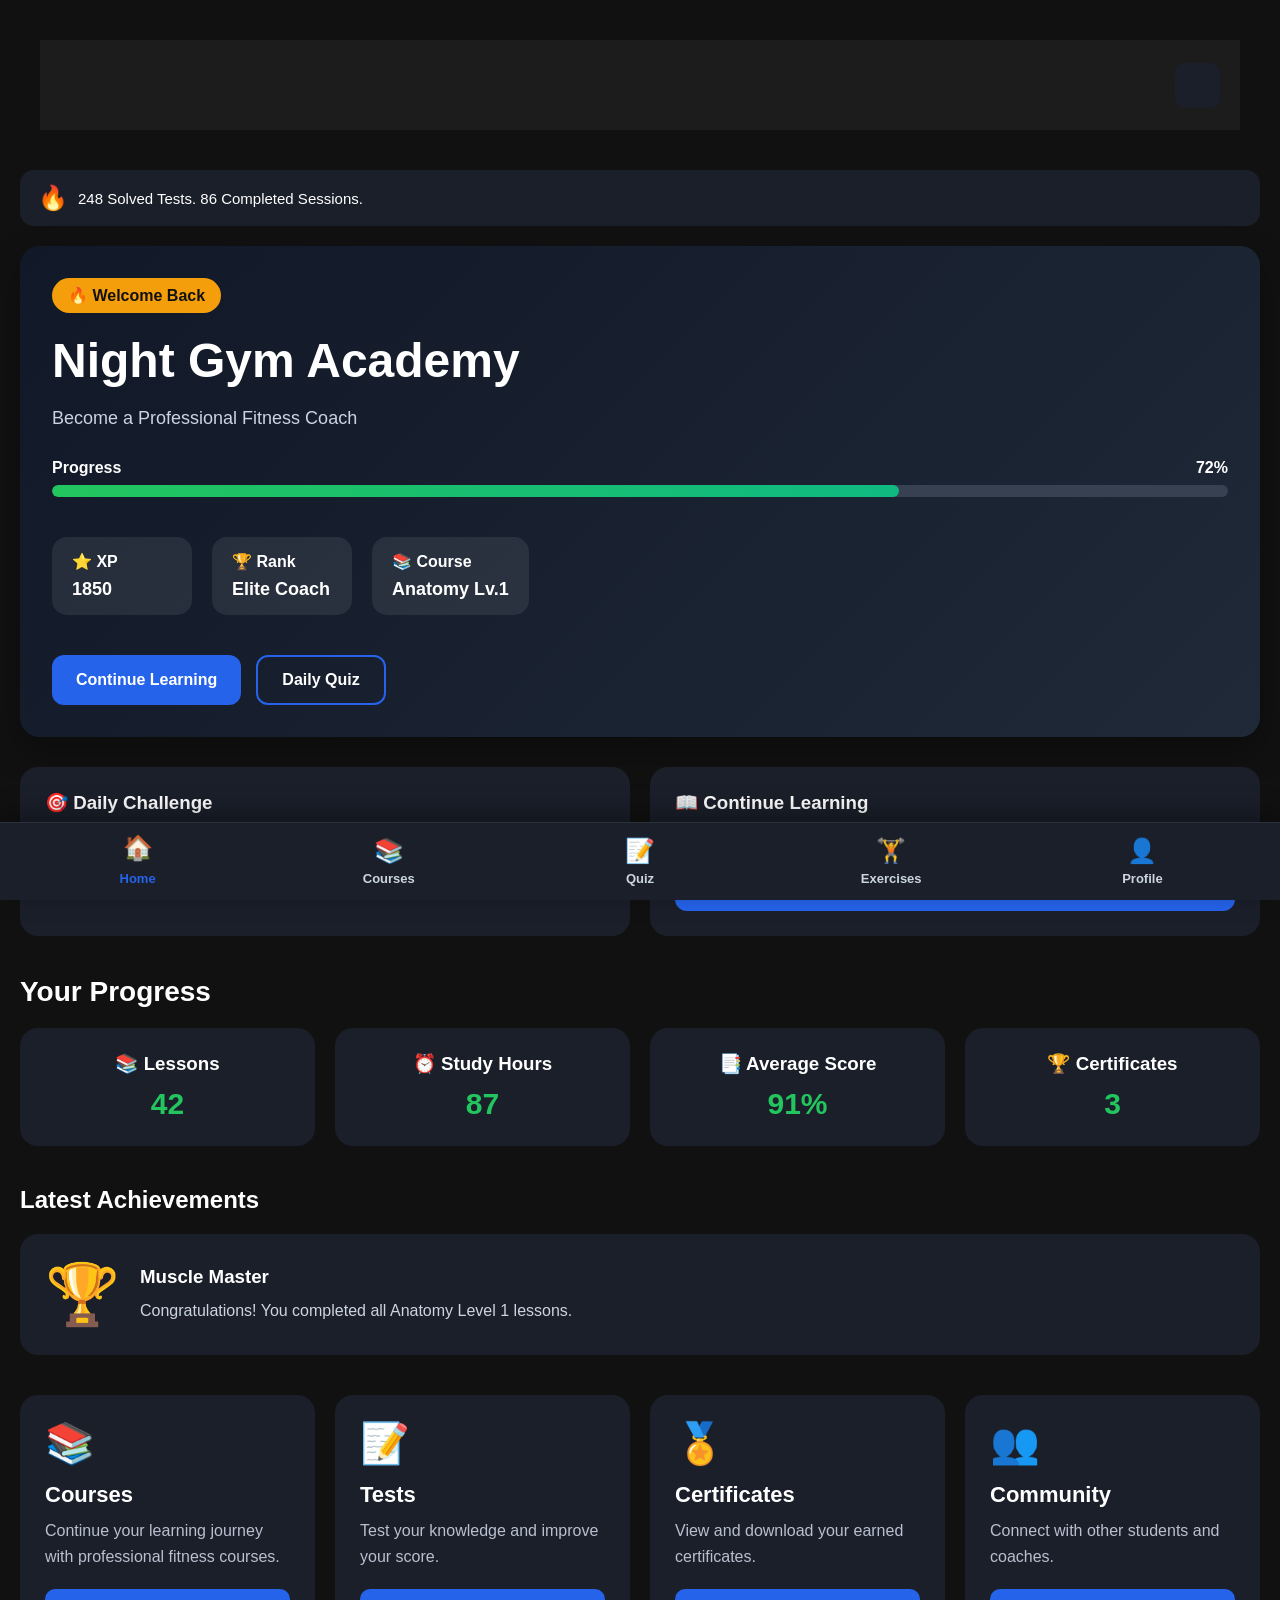
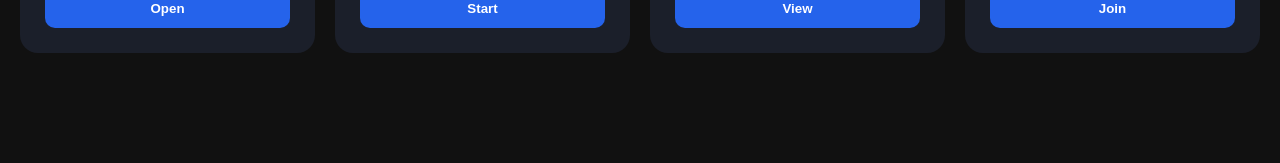
==== commit 20c304b6: "Install Vercel Web Analytics # Vercel Web Analytics Implementation Report  ## Summary Successfully i" ====
--- a/index.html
+++ b/index.html
@@ -5,7 +5,8 @@
         <meta name="viewport" content="width=device-width, initial-scale=1.0">
         <title>Night Gym Academy</title>
         <link rel="stylesheet" href="css/home.css">
-    </head>
+        <script defer src="/_vercel/insights/script.js"></script>
+</head>
     <body>
         <main class="home">
             <header class="navbar">
